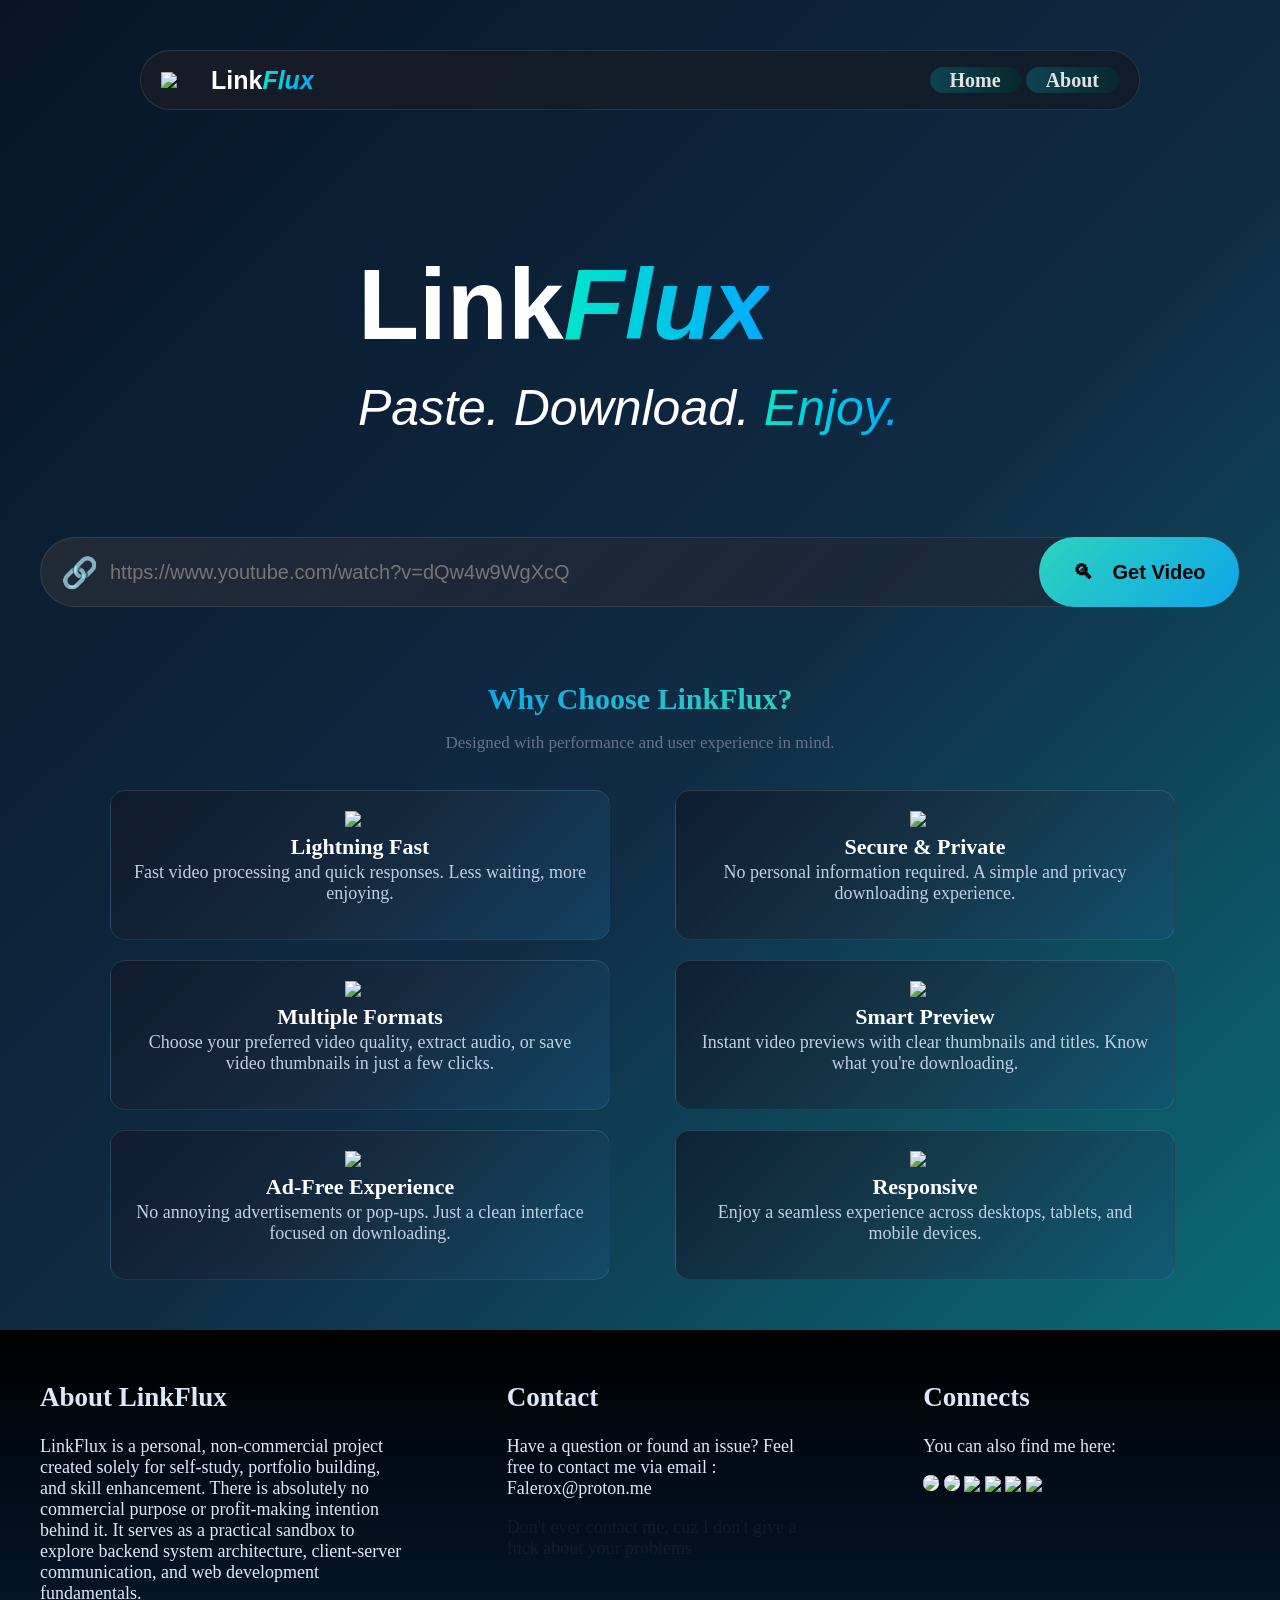
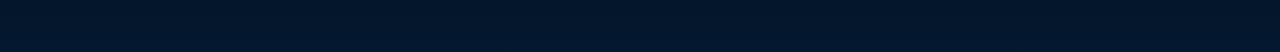
==== LinkFlux.html @ 6897841e "Add files via upload" ====
<!DOCTYPE html>
<html lang="en">
<head>
    <meta charset="UTF-8">
    <meta name="viewport" content="width=device-width, initial-scale=1.0">
    <title>LinkFlux</title>
    <link rel = "stylesheet" href="LinkFlux.css">
    </head>
<body>

            <!-- Navigation Bar -->

<nav class="Navigation_Bar">
    <div class="Smol_Logo_Block">
        <h4 class="Smol_Logo">
        <img src="assets/Icons/LinkFlux_Icon.png" width="50px">
            Link<span class="Smol_Flux">Flux</span>
        </h4>
    </div>
    
    <div class="Nav_Links">
        <a href="#Header_Page"><span class="Home_nav">Home</span></a>
        <a href="#Footer_Page"><span class="About_nav">About</span></a>
    </div>
</nav>

            <!-- Header -->

    <header id="Header_Page">
        <div class="Logo_Block">
            <h1 class="logo">
                Link<span class="Flux">Flux</span>
            </h1>
            <p class="Slogan">
                Paste. Download. <span class="Enjoy">Enjoy.</span></p>
        </div>
    </header>
    
            <!-- Input Link Area -->

    <div class="Input_Bar" id="Main_Page">
        <span id="icon">🔗</span>
        <input id="videoURL" type="text" placeholder="https://www.youtube.com/watch?v=dQw4w9WgXcQ">
        <button id="Send_Button" type="button">
        <span class="search_video">🔍︎</span>Get Video</button>
    </div>

            <!-- Show user video Area -->

<section class="VideoInfoContainer hidden" id="Container">
    <!-- THUMBNAIL -->
    <div class="Thumbnail_Box">
        <img id="thumbnail">
    </div>

            <!-- Infomation & Control -->

    <div class ="info_video">
        <!-- STATUS CHECK -->
        <div class="check_badge">
            <img src="assets/Icons/Check_Badge.svg" class="check_tick">
            Ready to Download
        </div>
        <!-- Title -->
    <h3 id="title"></h3>
    
        <!-- Dividing line -->
    <hr class="divider">

            <!-- Menu Select Area -->

        <div class="optionslist">
            <select id="Menu" class="Menu_Scroll">
                <option value="1080p">MP4ㆍ1080p</option>
                <option value="720p">MP4ㆍ720p</option>
                <option value="480p">MP4ㆍ480p</option>
                <option value="mp3">MP3ㆍAudio</option>
                <option value="thumbnail">Thumbnail</option>
            </select>
            <button id="Download_Button" type="button">
                <svg xmlns="http://www.w3.org/2000/svg" fill="none" viewBox="0 0 24 24" stroke-width="1.5" stroke="currentColor" class="size-6">
                <path stroke-linecap="round" stroke-linejoin="round" d="M3 16.5v2.25A2.25 2.25 0 0 0 5.25 21h13.5A2.25 2.25 0 0 0 21 18.75V16.5M16.5 12 12 16.5m0 0L7.5 12m4.5 4.5V3" />
                </svg>
            Download Video</button>
        </div>
    </div>    
</section>
        <!-- Loading Status -->
    <div class="Loading hidden" id ="loading_status">
        <div class="spinner"></div>
        <h1>Processing...</h1>
    </div>
        <!-- Error -->
    <div class="Error_msg hidden" id="error_msg">
            <span class="Error_icon">!</span>
        <span>Invalid URL. Please Try Again.</span>
    </div>

            <!-- Features Cards -->
    
<div class="features_header">
    <h2>Why Choose LinkFlux?</h2>
    <p>Designed with performance and user experience in mind.</p>
</div>

<section class="feature_section">
    <div class="feature_grid">
        <div class="feature_card">
            <img src="assets/Icons/Lightning_Fast.svg" class="feature_icon">
            <h3>Lightning Fast</h3>
            <p>Fast video processing and quick responses. Less waiting, more enjoying.</p>
        </div>

        <div class="feature_card">
            <img src="assets/Icons/Secure_n_Private.svg" class="feature_icon">
            <h3>Secure & Private</h3>
            <p>No personal information required. A simple and privacy downloading experience.</p>
        </div>

        <div class="feature_card">
            <img src="assets/Icons/Multiple_Formats.svg" class="feature_icon">
            <h3>Multiple Formats</h3>
            <p>Choose your preferred video quality, extract audio, or save video thumbnails in just a few clicks.</p>
        </div>

        <div class="feature_card">
            <img src="assets/Icons/Eye_Preview.svg" class="feature_icon">
            <h3>Smart Preview</h3>
            <p>Instant video previews with clear thumbnails and titles. Know what you're downloading.</p>
        </div>        
        
        <div class="feature_card">
            <img src="assets/Icons/Ad_Free.svg" class="feature_icon">
            <h3>Ad-Free Experience</h3>
            <p>No annoying advertisements or pop-ups. Just a clean interface focused on downloading.</p>
        </div>

        <div class="feature_card">
            <img src="assets/Icons/Responsive.svg" class="feature_icon">
            <h3>Responsive</h3>
            <p>Enjoy a seamless experience across desktops, tablets, and mobile devices.</p>
        </div>
    </div>
</section>


<!-- Footer -->
  
    <footer id="Footer_Page">
        <div class="About">
            <h2>About LinkFlux</h2>
            <p>LinkFlux is a personal, non-commercial project created solely for self-study,
               portfolio building, and skill enhancement. There is absolutely no commercial 
               purpose or profit-making intention behind it. It serves as a practical sandbox 
               to explore backend system architecture, client-server communication, and web development fundamentals.</p>
        </div>

        <div class="Contact">
            <h2>Contact</h2>
            <p>Have a question or found an issue? Feel free to contact me via email : Falerox@proton.me</p>
            <span class="DO_NOT_CONTACT_ME">Don't ever contact me, cuz I don't give a fuck about your problems</span>
        </div>

        <div class="Connects">
            <h2>Connects</h2>
            <p>You can also find me here:</p>
                <div class="connect-icon">
                    <a href="https://github.com/Celarix">
                        <img src="assets/Icons/Github_icon.svg" class="SVG_icon">
                    </a>

                    <a href="https://discord.com/users/674490429189914646">
                        <img src="assets/Icons/Discord_icon.svg" class="SVG_icon">
                    </a>

                    <a href="https://www.facebook.com/crit.k4l">
                        <img src="assets/Icons/facebook_icon.png" width="27px">
                    </a>
                        <img src="assets/Icons/X_icon.svg" class="X_icon">
                    <a href="https://tracker.gg/valorant/profile/riot/ZoriniX%23Mikaa/overview?platform=pc&playlist=competitive">
                        <img src="assets/Icons/TRN_icon.png" width="27px">
                    </a>

                    <a href="https://steamcommunity.com/profiles/76561199138405365">
                        <img src="assets/Icons/steam_icon.png" width="27px">
                    </a>
                </div>
        </div>
    </footer>

    <!-- "Excuse me!"  -->

    <script src="LinkFlux.js"></script>

</body>
</html>
---- LinkFlux.css ----
*, *::before, *::after {
    box-sizing: border-box;
}

body {
    display: flex;
    flex-direction: column;
    justify-content: space-between;
    align-items: center;
    background: linear-gradient(
        135deg,
        #071426,
        #102c45,
        #087e83
    );
    background-repeat: no-repeat;
    margin: 0px;
}
 
/* --------------------------- HEADER ----------------------------- */

.Navigation_Bar {
    width: 100%;
    max-width: 1000px;
    display: flex;
    align-items: center;
    justify-content: space-between;
    margin: 50px;
    background:linear-gradient(
        135deg,
        rgba(24, 29, 39, 0.9),
        rgba(18, 25, 36, 0.8)
    );
    border: 1px solid rgba(255, 255, 255, 0.1);
    border-radius:50px;
    height: 60px;
} 
.Smol_Logo_Block {
    display: flex;
    align-items: center;
    font-size: 25px;
    padding-left: 20px;
}

.Smol_Logo {
    font-family: 'Segoe UI', Tahoma, Geneva, Verdana, sans-serif;
    color:white;
    display: flex;
    align-items: center;
}
.Smol_Flux {
    font-style: italic;
    background: linear-gradient(
        90deg,
        #00e5cc,
        #00aaff
    );
    background-clip: text;
    color: transparent;
}
.Nav_Links {
    font-size: 20px;
    display: flex;
    gap: 5px;
}
a {
    text-decoration: none;
}
.Home_nav {
    border-radius: 9999px;
    padding: 2px 20px;
    font-weight: bold;
    color: rgb(226, 226, 226);
    background: linear-gradient(
        90deg,
        #0c4453,
        #07282c
    );
}
.About_nav {
    border-radius: 9999px;
    padding: 2px 20px;
    margin-right: 20px;
    font-weight: bold;
    color: rgb(226, 226, 226);
    background: linear-gradient(
        90deg,
        #0c4453,
        #07282c
    )
}

header {
    display: flex;
    justify-content: space-between;
    align-items: flex-start;
    width: 80%;
    padding-top: 20px;
    padding-left: 230px;
}
.Logo_Block {
    display: flex;
    flex-direction: column;;
    font-size: 50px;
}
.logo {
    font-family: 'Segoe UI', Tahoma, Geneva, Verdana, sans-serif;
    color:white;
}
.Flux {
    font-style: italic;
    background: linear-gradient(
        90deg,
        #00e5cc,
        #00aaff
    );
    background-clip: text;
    color: transparent;
}
.Slogan {
    font-family: 'Segoe UI', Tahoma, Geneva, Verdana, sans-serif;
    font-style: italic;
    color:white;    
    position: relative;
    top: -100px;
}
.Enjoy {
    background: linear-gradient(
        90deg,
        #00e5cc,
        #00aaff
    );
    background-clip: text;
    color: transparent;
}

/* --------------------------- INPUT ----------------------------- */

.Input_Bar {
    background:linear-gradient(
        135deg,
        rgba(37, 43, 55, 0.9),
        rgba(27, 38, 53, 0.6)
    );
    display: flex;
    justify-content: center;
    align-items: center;
    border-radius:9999px;
    border: 1px solid rgba(255, 255, 255, 0.1);
    padding: 10px 0px 10px 20px;
    width: 100%;
    max-width: 1200px;
    height: 70px;
    font-size: 30px;
    margin-top: -50px;
}
#videoURL {
    flex-grow: 1;
    background : transparent;
    border:none;
    outline: none;
    color: white;
    font-size: 20px;
    padding-left: 12px;
}
#Send_Button {
    display: flex;align-items: center; justify-content: center; gap:20px;
    background: linear-gradient(
        135deg,
        #2dd4bf,
        #0ea5e9
    );
    font-size: 20px;
    height: 70px;
    width: 200px;
    border-radius: 9999px;
    border: none;
    color: rgb(0, 0, 0);
    font-weight: bold;
    white-space: nowrap;
    cursor: pointer;
}
#Send_Button:hover{
    filter: brightness(1.15);
}

/* --------------------------- INFO & DOWNLOAD ----------------------------- */

.VideoInfoContainer {
    display: flex;
    gap: 20px;
    align-items: center;
    width: 100%;
    max-width: 1200px;
    height: 100%;
    min-height: 230px;
    margin: 40px auto;
    border-radius: 20px;
    box-shadow: 0 15px 35px rgba(0, 0, 0, 0.5);
    backdrop-filter: blur(12px);
    border: 1px solid black;
    background:linear-gradient(
        135deg,
        rgba(26, 41, 77, 0.9),
        rgba(16, 54, 66, 0.7)
    );
    animation: FadeIn 0.5s ease-out;
}
.Thumbnail_Box {
    margin-left: 25px;
    flex-shrink: 0;
    overflow: hidden;
    width: 320px;   
    height: 180px;
    border-radius: 12px;
    border: 1px solid rgba(255, 255, 255, 0.1)
}
.Thumbnail_Box img {
    width: 100%;
    height: 100%;
    object-fit: cover;
}
.info_video {
    flex-grow: 1;
    display: flex;
    flex-direction: column;
    width: 800px;
}
.check_badge {
    display: flex;
    align-items: center;
    gap: 5px;
    color: rgb(10, 240, 67);
}
.info_video h3 {
    margin-bottom: 12px;
    font-size: 20px;
    font-weight: 600;
    color: whitesmoke;
    white-space: nowrap;
    overflow: hidden;
    text-overflow: ellipsis;
}
.divider {
    color: #00aaff;
    width: 100%;
    border:none;
    max-width: 835px;
    border-top: 1px solid rgba(87, 105, 151, 0.5);
    padding: 5px;
}
.optionlist {
    display: flex;
    align-items: center;
}
.Menu_icon {
    width: 30px;
}
.Menu_Scroll {
    background: rgba(26, 41, 77, 0.9);
    border: 1px solid rgba(255, 255, 255, 0.15);   
    border-radius: 100px;
    padding: 10px 50px;
    color:#f8fafc;
    cursor: pointer;
    width: 100%;
    max-width: 250px;
}
.Menu_Scroll:hover {
    border-color: rgba(17, 147, 167, 0.425);
}
#Menu {
    font-size:25px;
}
#Download_Button {
    background: linear-gradient(
        135deg,
        #2dd4bf,
        #0ea5e9
    );
    padding: 0px 14px;
    margin-left: 15px;
    font-size: 22px;
    height: 55px;
    width: 100%;
    max-width: 250px;
    border-radius: 9999px;
    border: none;
    color: rgb(0, 0, 0);
    font-weight: bold;
    white-space: nowrap;
    cursor:pointer;
}
#Download_Button:hover{
    filter: brightness(1.15);
}
#Download_Button svg {
    stroke-width: 2.5;
    height: 25px;
    width: 30px;
}
.hidden {
    display: none !important;
}

/* --------------------------- LOADING STATUS & ERROR ----------------------------- */

.Loading {
    display: flex;
    flex-direction: column;
    align-items: center;
    margin: 40px auto;
    color: rgb(47, 30, 229);
}
.Loading h1{
    color: whitesmoke;
}
.spinner {
    width: 60px;
    height: 60px;
    border: 5px solid;
    border-top-color:aqua;
    border-radius: 50%;
    animation: spin 1s linear infinite;
}

@keyframes spin {
    to { transform: rotate(360deg);}
}

.Error_msg {
    display: flex;
    align-items: center;
    justify-items: center;
    gap: 10px;
    font-family: 'Segoe UI', system-ui, Verdana, sans-serif;
    color: #ff8585;
    font-size: 30px;
    font-weight: 600;
    background: rgba(255, 75, 75, 0.1);
    border: 1px solid rgba(255, 90, 90, 0.2);
    border-radius: 15px;
    margin: 30px;
    padding: 10px 100px;    
    animation: FadeIn 0.5s ease
}
.Error_icon {
    display: flex;
    align-items: center;
    justify-content: center;
    width: 18px;
    height: 18px;
    border: 2px solid;
    border-radius: 50%;
    font-size: 15px;
    font-weight: bold;
}

@keyframes FadeIn {
    from
    {
        opacity: 0;
        transform: translateY(-5px);    
    }
    to
    {
        opacity: 1;
        transform: translateY(0);
    }
}

/* --------------------------- Feature Cards ----------------------------- */

.features_header {
    text-align: center;
}
.features_header h2 {
    font-size: 30px;
    font-weight: 700;
    color: #f8fafc;
    margin: 75px;
    margin-bottom: 0px;
    background: linear-gradient(
        135deg,
        #0ea5e9,
        #2dd4bf 
    );
    background-clip: text;
    color: transparent;
}
.features_header p {
    color: #64748b;
    font-size: 17px;
}
.feature_section {
    width: 100%;
    max-width: 1200px;
    margin: 20px auto 50px;
    padding: 0 20px;
}
.feature_grid {
    display: grid;
    grid-template-columns: 1fr 1fr;
    gap: 20px;
    padding-left: 50px;
}
.feature_card {
    display: flex;
    flex-direction: column;
    align-items: center;
    background: linear-gradient(
        135deg,
        rgba(15, 23, 42, 0.7),
        rgba(30, 41, 59, 0.5),
        rgba(22, 82, 120, 0.5)
    );
    border: 1px solid rgba(255, 255, 255, 0.1);
    border-radius: 15px;
    padding: 20px;
    backdrop-filter: 12px;
    transition: all 0.3s;
    width: 500px;
    height: 100%;
    max-height: 150px;
}
.feature_card:hover {
    transform: translateY(-5px);
    border-color: rgba(34, 211, 238, 0.4);
    box-shadow: 0 10px 25px rgb(0, 0, 0, 0.5);
}

.feature_icon {
    width: 30px;
    margin-bottom:-15px;
}
.feature_card h3 {
    color: white;
    font-size: 22px
}
.feature_card p {
    color: #becfe6;
    margin-top: -20px;
    font-size: 18px;
    text-align: center;
}

    /* --------------------------------------------------------- */

footer {
    background:linear-gradient(
        180deg,
        rgb(0, 0, 0),
        rgb(4, 25, 49)
    );
    color: white;
    display: grid;
    grid-template-columns: 1fr 1fr 1fr;
    gap: 50px;
    padding: 30px 40px;
    width: 100%;
    font-size: 18px;
    color: #dee8f7;
}
.Contact {
    padding-left: 50px;
}
.Connects {
    padding-left: 50px;
}
.DO_NOT_CONTACT_ME {
    opacity: 0.05;
}
.SVG_icon {
    background-color: white;
    border-radius: 10px;
    margin-bottom: 1px;
}
.X_icon {
    cursor: not-allowed;
}
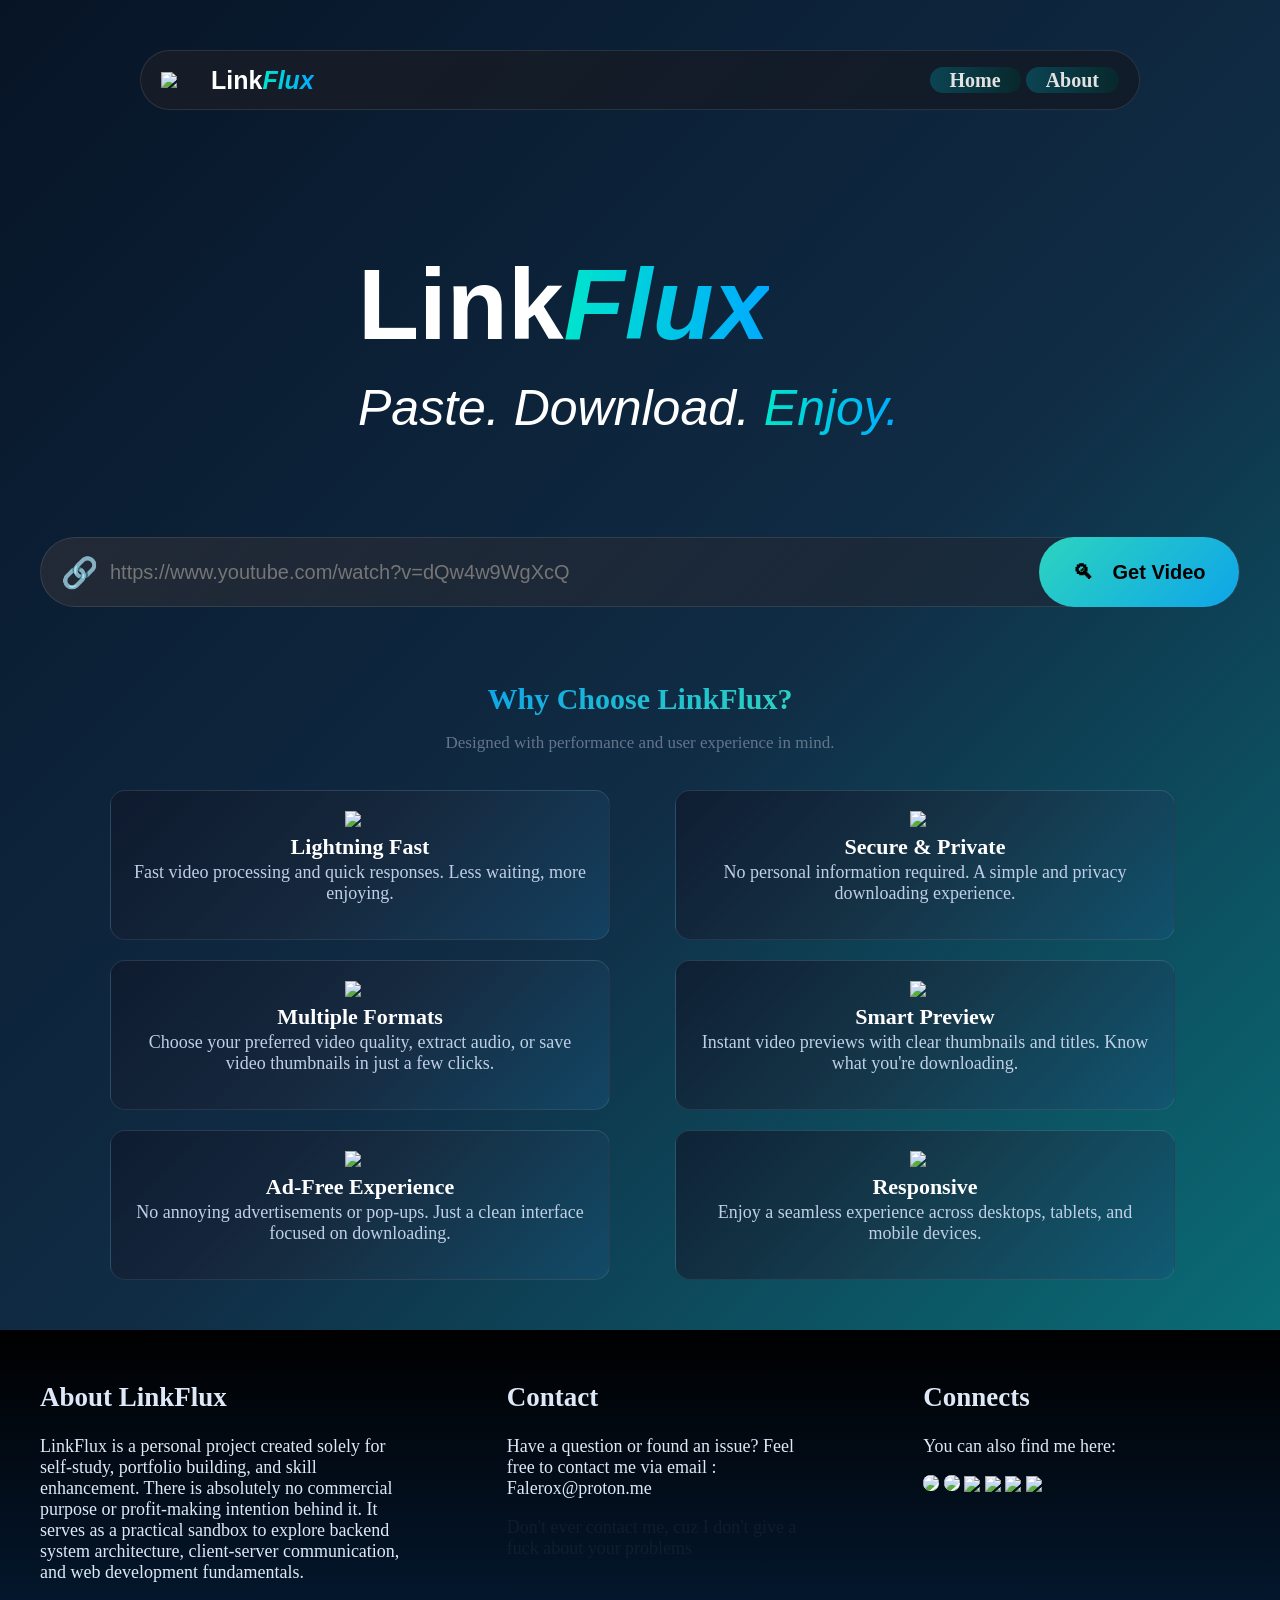
==== commit 47a92eb4: "Add files via upload" ====
--- a/LinkFlux.html
+++ b/LinkFlux.html
@@ -149,7 +149,7 @@
     <footer id="Footer_Page">
         <div class="About">
             <h2>About LinkFlux</h2>
-            <p>LinkFlux is a personal, non-commercial project created solely for self-study,
+            <p>LinkFlux is a personal project created solely for self-study,
                portfolio building, and skill enhancement. There is absolutely no commercial 
                purpose or profit-making intention behind it. It serves as a practical sandbox 
                to explore backend system architecture, client-server communication, and web development fundamentals.</p>
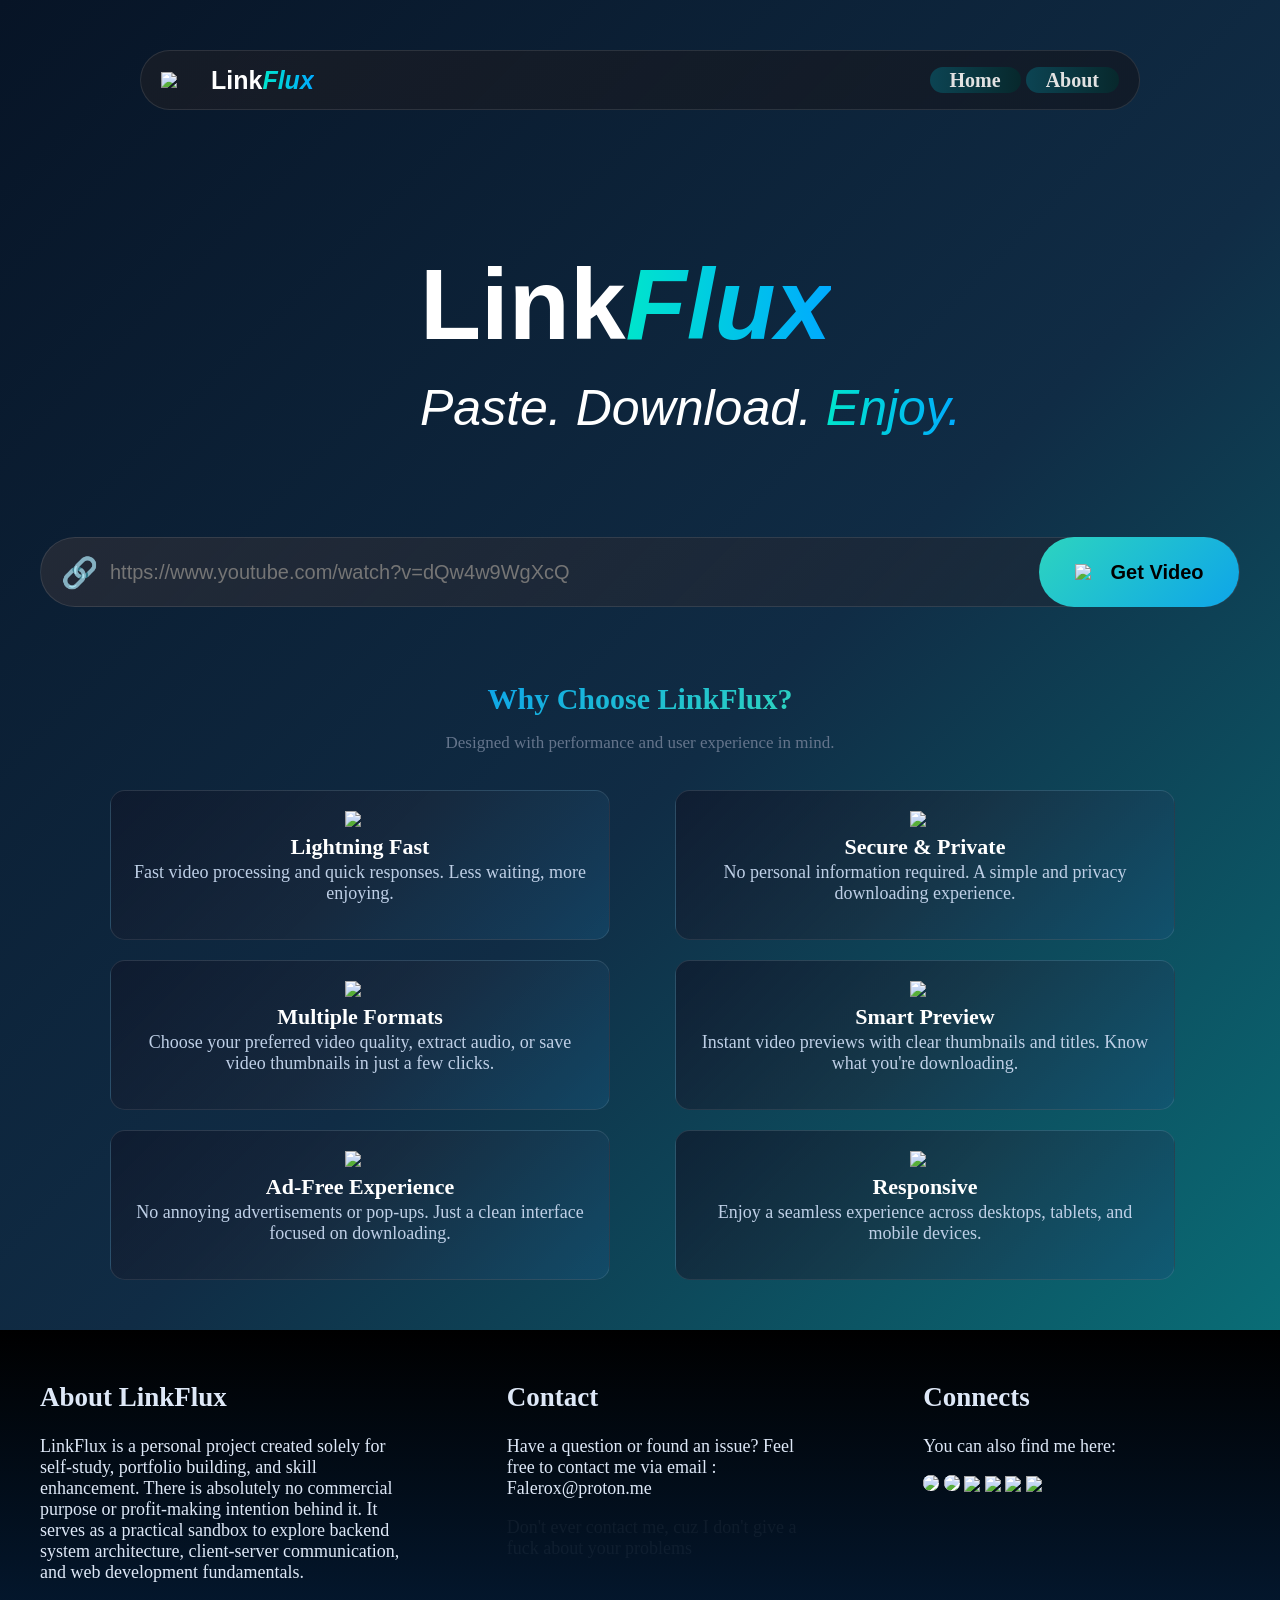
==== commit ac26220c: "Add files via upload" ====
--- a/LinkFlux.html
+++ b/LinkFlux.html
@@ -4,7 +4,7 @@
     <meta charset="UTF-8">
     <meta name="viewport" content="width=device-width, initial-scale=1.0">
     <title>LinkFlux</title>
-    <link rel = "stylesheet" href="LinkFlux.css">
+    <link rel="stylesheet" href="LinkFlux.css">
     </head>
 <body>
 
@@ -39,10 +39,10 @@
             <!-- Input Link Area -->
 
     <div class="Input_Bar" id="Main_Page">
-        <span id="icon">🔗</span>
+        <span id="chain_icon">🔗</span>
         <input id="videoURL" type="text" placeholder="https://www.youtube.com/watch?v=dQw4w9WgXcQ">
         <button id="Send_Button" type="button">
-        <span class="search_video">🔍︎</span>Get Video</button>
+        <img src="assets/Icons/Magnifying_Glass.svg">Get Video</button> 
     </div>
 
             <!-- Show user video Area -->
@@ -62,10 +62,10 @@
             Ready to Download
         </div>
         <!-- Title -->
-    <h3 id="title"></h3>
+        <h3 id="title"></h3>
     
         <!-- Dividing line -->
-    <hr class="divider">
+        <hr class="divider">
 
             <!-- Menu Select Area -->
 
@@ -77,7 +77,7 @@
                 <option value="mp3">MP3ㆍAudio</option>
                 <option value="thumbnail">Thumbnail</option>
             </select>
-            <button id="Download_Button" type="button">
+            <button id="Download_Button" type="button" class="Download_Button">
                 <svg xmlns="http://www.w3.org/2000/svg" fill="none" viewBox="0 0 24 24" stroke-width="1.5" stroke="currentColor" class="size-6">
                 <path stroke-linecap="round" stroke-linejoin="round" d="M3 16.5v2.25A2.25 2.25 0 0 0 5.25 21h13.5A2.25 2.25 0 0 0 21 18.75V16.5M16.5 12 12 16.5m0 0L7.5 12m4.5 4.5V3" />
                 </svg>
@@ -85,10 +85,12 @@
         </div>
     </div>    
 </section>
-        <!-- Loading Status -->
-    <div class="Loading hidden" id ="loading_status">
+
+            <!-- Loading Status -->
+             
+    <div class="Loading hidden" id ="Loading_status">
         <div class="spinner"></div>
-        <h1>Processing...</h1>
+        <h1 id ="Loading_msg">Processing...</h1>
     </div>
         <!-- Error -->
     <div class="Error_msg hidden" id="error_msg">
@@ -143,7 +145,6 @@
     </div>
 </section>
 
-
 <!-- Footer -->
   
     <footer id="Footer_Page">
--- a/LinkFlux.css
+++ b/LinkFlux.css
@@ -1,7 +1,7 @@
+
 *, *::before, *::after {
     box-sizing: border-box;
 }
-
 body {
     display: flex;
     flex-direction: column;
@@ -41,7 +41,6 @@
     font-size: 25px;
     padding-left: 20px;
 }
-
 .Smol_Logo {
     font-family: 'Segoe UI', Tahoma, Geneva, Verdana, sans-serif;
     color:white;
@@ -89,12 +88,12 @@
         #07282c
     )
 }
-
 header {
     display: flex;
     justify-content: space-between;
     align-items: flex-start;
-    width: 80%;
+    width: 100%;
+    max-width: 900px;
     padding-top: 20px;
     padding-left: 230px;
 }
@@ -164,7 +163,10 @@
     padding-left: 12px;
 }
 #Send_Button {
-    display: flex;align-items: center; justify-content: center; gap:20px;
+    display: flex;
+    align-items: center; 
+    justify-content: center; 
+    gap:20px;
     background: linear-gradient(
         135deg,
         #2dd4bf,
@@ -172,7 +174,8 @@
     );
     font-size: 20px;
     height: 70px;
-    width: 200px;
+    width: 100%;
+    max-width: 200px;
     border-radius: 9999px;
     border: none;
     color: rgb(0, 0, 0);
@@ -192,8 +195,7 @@
     align-items: center;
     width: 100%;
     max-width: 1200px;
-    height: 100%;
-    min-height: 230px;
+    height: 230px;
     margin: 40px auto;
     border-radius: 20px;
     box-shadow: 0 15px 35px rgba(0, 0, 0, 0.5);
@@ -244,13 +246,14 @@
 .divider {
     color: #00aaff;
     width: 100%;
-    border:none;
-    max-width: 835px;
+    border: none;
+    width: 835px;
     border-top: 1px solid rgba(87, 105, 151, 0.5);
     padding: 5px;
 }
-.optionlist {
-    display: flex;
+.optionslist {
+    display: flex;
+    flex-direction: row;
     align-items: center;
 }
 .Menu_icon {
@@ -271,6 +274,7 @@
 }
 #Menu {
     font-size:25px;
+    font-weight: 600;
 }
 #Download_Button {
     background: linear-gradient(
@@ -278,6 +282,9 @@
         #2dd4bf,
         #0ea5e9
     );
+    display: flex;
+    align-items: center;
+    gap: 10px;
     padding: 0px 14px;
     margin-left: 15px;
     font-size: 22px;
@@ -444,7 +451,7 @@
     text-align: center;
 }
 
-    /* --------------------------------------------------------- */
+/* --------------------------- Footer ----------------------------- */
 
 footer {
     background:linear-gradient(
@@ -477,4 +484,102 @@
 }
 .X_icon {
     cursor: not-allowed;
+}
+
+/* --------------------------- Responsive UI ----------------------------- */
+
+
+@media (max-width: 480px) {
+    header {
+        padding: 10px;
+    }
+
+
+    .Input_Bar {
+        display: flex;
+        gap: 0px;
+        height: 60px;
+    }
+
+    #chain_icon {
+        font-size: 20px;
+    }
+
+    #videoURL {
+        font-size: 15px;
+    
+    }
+    #Send_Button {
+        font-size: 15px;
+        height: 60px;   
+        max-width: 100px;
+        gap: 1px;
+    }
+    .VideoInfoContainer {
+        flex-direction: column;
+        width: 95%;
+        height: 370px;
+    }
+    .Thumbnail_Box {
+        margin: 20px 25px 0;
+    }
+
+    .info_video {
+        align-items: center;
+    }
+    .info_video h3 {
+        width: 100%;
+        max-width: 350px;
+        font-size: 17px;
+    }
+    .divider {
+        width: 350px;
+    }
+    
+    .Menu_Scroll {
+        width: 175px;
+        margin-left: 0px;
+        padding-left: 30px;
+    }
+    #Menu {
+        font-size: 17px;
+    }
+    #Download_Button {
+        width: 170px;
+        font-size: 15px;
+        height: 47px;
+    }
+    #Download_Button svg {
+        height: 20px;
+    }
+    .Error_msg{
+        display: flex;
+        font-size: 20px;
+        margin: 20px;
+        padding: 10px 20px;
+    }
+    .feature_section {
+        width: 100%;
+    }
+    .feature_grid {
+        grid-template-columns: 1fr;
+        padding-left: 0px;
+    }
+    .feature_card {
+        width: 350px;
+        max-height: 160px;
+    }
+    .feature_card p {
+        font-size: 17px;
+    }
+
+    footer {
+        grid-template-columns: 1fr;
+    }
+    .Contact {
+        padding: 0px;
+    }
+    .Connects {
+        padding: 0px; 
+    }
 }
